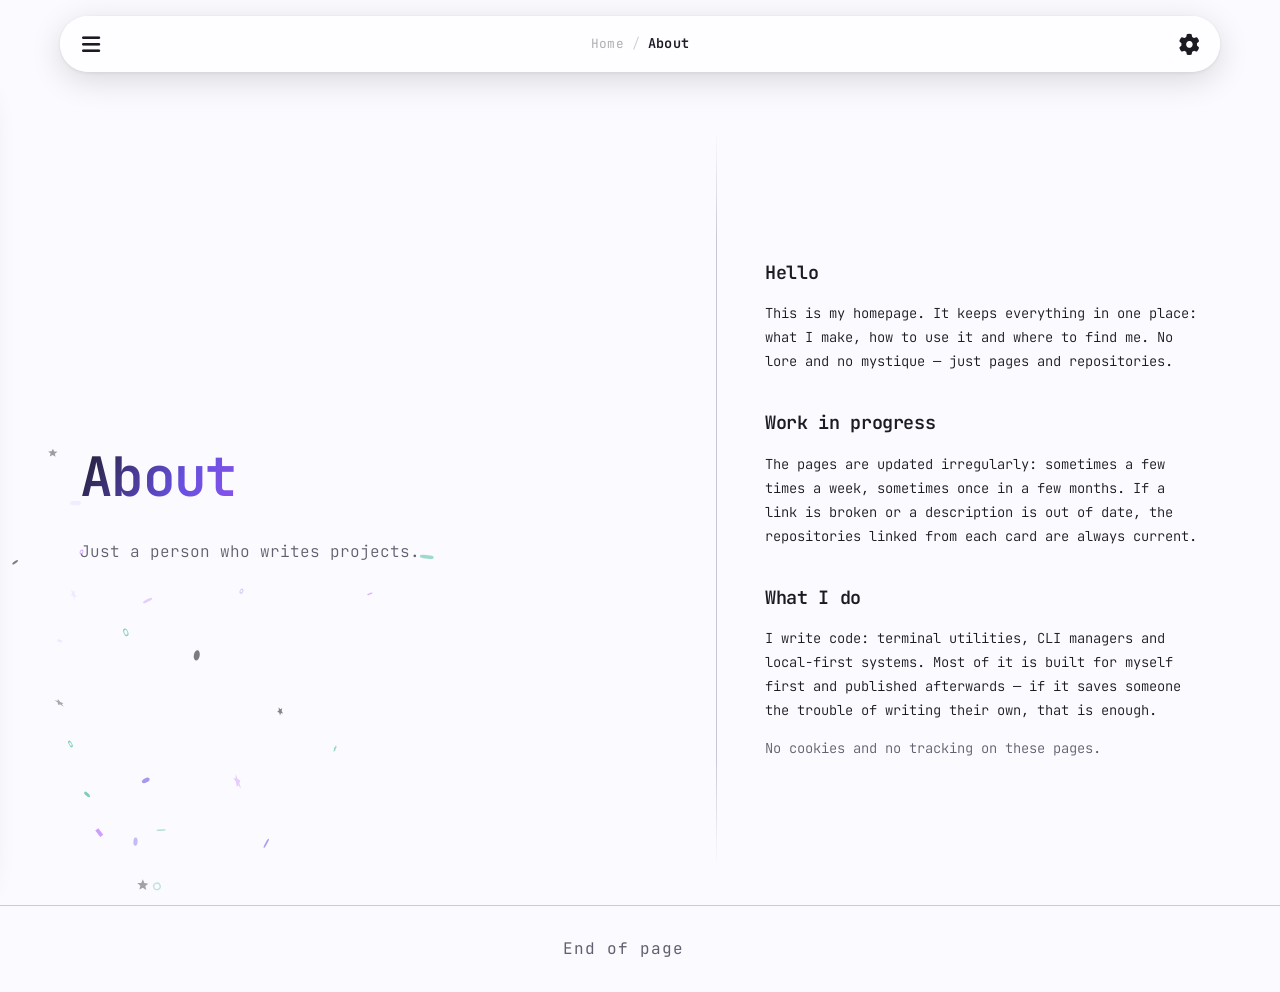
==== about.html @ da780aa5 "meow" ====
<!DOCTYPE html>
<html lang="en">
<head>
<meta charSet="utf-8"/>
<meta name="viewport" content="width=device-width, initial-scale=1"/>
<title>about · cho</title>
<meta name="description" content="the person behind these pages."/>
<link rel="icon" href="assets/favicon.svg" type="image/svg+xml"/>
<link rel="stylesheet" href="assets/jetbrains-mono.css?v=1789398069"/>
<link rel="stylesheet" href="assets/fontawesome-subset.css?v=1789398069"/>
<link rel="stylesheet" href="assets/style.css?v=1789398069"/>
<link rel="stylesheet" href="assets/docs.css?v=1789398069"/>
<link rel="stylesheet" href="assets/fx.css?v=1789398069"/>
</head>
<body>
<div class="SideNav-module__W2m5EW__overlay" id="sideOverlay" aria-hidden="true"></div>
<aside class="SideNav-module__W2m5EW__sideNav" id="sideNav">
<nav class="SideNav-module__W2m5EW__navList" id="sideNavList"></nav>
</aside>
<div class="TopBar-module__hfKmSa__topBar">
<div class="TopBar-module__hfKmSa__leftSlot">
<div class="TopBar-module__hfKmSa__settingsBtnWrap">
<button class="TopBar-module__hfKmSa__settingsBtn" id="navBtn" aria-label="Open navigation"><i class="fas fa-bars"></i></button>
<span class="TopBar-module__hfKmSa__tooltip TopBar-module__hfKmSa__tooltipRight" data-i18n="navigation">Navigation</span>
</div>
</div>
<nav class="TopBar-module__hfKmSa__breadcrumb" aria-label="breadcrumb">
<span class="TopBar-module__hfKmSa__breadcrumbItem TopBar-module__hfKmSa__breadcrumbItemHidden"><a class="TopBar-module__hfKmSa__breadcrumbPrev" href="index.html" data-i18n="navHomeLabel">Home</a></span><span class="TopBar-module__hfKmSa__breadcrumbItem"><span class="TopBar-module__hfKmSa__breadcrumbSep">/</span><span class="TopBar-module__hfKmSa__breadcrumbCurrent" data-i18n="aboutTitle">About</span></span>
</nav>
<div class="TopBar-module__hfKmSa__rightControls">
<div class="TopBar-module__hfKmSa__settingsBtnWrap">
<button class="TopBar-module__hfKmSa__settingsBtn" id="settingsBtn" aria-label="Settings"><i class="fas fa-cog"></i></button>
<span class="TopBar-module__hfKmSa__tooltip" id="settingsTooltip" data-i18n="preferences">Preferences</span>
</div>
<div class="TopBar-module__hfKmSa__popup" id="settingsPopup">
<div class="TopBar-module__hfKmSa__popupSection">
<div class="TopBar-module__hfKmSa__popupTitle" data-i18n="theme">Theme</div>
<div class="TopBar-module__hfKmSa__optionRow">
<button class="TopBar-module__hfKmSa__optionBtn js-theme-btn" data-theme="auto">Auto</button>
<button class="TopBar-module__hfKmSa__optionBtn js-theme-btn" data-theme="light" aria-label="Light"><i class="fas fa-sun"></i></button>
<button class="TopBar-module__hfKmSa__optionBtn js-theme-btn" data-theme="dark" aria-label="Dark"><i class="fas fa-moon"></i></button>
</div>
</div>
<div class="TopBar-module__hfKmSa__popupSection">
<div class="TopBar-module__hfKmSa__popupTitle" data-i18n="language">Language</div>
<div class="TopBar-module__hfKmSa__optionRow">
<button class="TopBar-module__hfKmSa__optionBtn js-lang-btn" data-lang="en">EN</button>
<button class="TopBar-module__hfKmSa__optionBtn js-lang-btn" data-lang="ru">RU</button>
</div>
</div>
<div class="TopBar-module__hfKmSa__popupSection">
<div class="TopBar-module__hfKmSa__popupTitle" data-i18n="effects">Effects</div>
<div class="TopBar-module__hfKmSa__optionRow">
<div class="TopBar-module__hfKmSa__settingsBtnWrap">
<button class="TopBar-module__hfKmSa__optionBtn" id="particlesBtn" type="button" aria-label="Click particles"><i class="fas fa-wand-magic-sparkles"></i></button>
<span class="TopBar-module__hfKmSa__tooltip" data-i18n="particles">Click particles</span>
</div>
</div>
</div>
</div>
</div>
</div>
<div class="page-module__E0kJGG__container"><main class="page-module__E0kJGG__main">
<div class="page-module__E0kJGG__introCol">
<h1 class="jelly-drop" data-i18n="aboutTitle">About</h1>
<p class="page-module__E0kJGG__tagline jelly-rise" data-i18n="aboutTagline"></p>
</div>
<div class="page-module__E0kJGG__heroDivider" aria-hidden="true"></div>
<div class="page-module__E0kJGG__prose jelly-rise">
<h2 data-i18n="aboutH1"></h2>
<p data-i18n="aboutP1"></p>
<h2 data-i18n="aboutH2"></h2>
<p data-i18n="aboutP2"></p>
<h2 data-i18n="aboutH3"></h2>
<p data-i18n="aboutP3"></p>
<p class="muted" data-i18n="aboutP4"></p>
</div>
</main>
<footer class="page-module__E0kJGG__footer">
<p id="animated-text"><span data-i18n="endOfPage">End of page</span><span aria-hidden="true" style="display:inline-flex"><span class="animated-dot" style="animation-delay:0s">.</span><span class="animated-dot" style="animation-delay:0.2s">.</span><span class="animated-dot" style="animation-delay:0.4s">.</span></span></p>
</footer>
</div>
<script src="data.js?v=1789398069"></script>
<script src="app.js?v=1789398069"></script>
<script src="assets/fx.js?v=1789398069"></script>
</body>
</html>
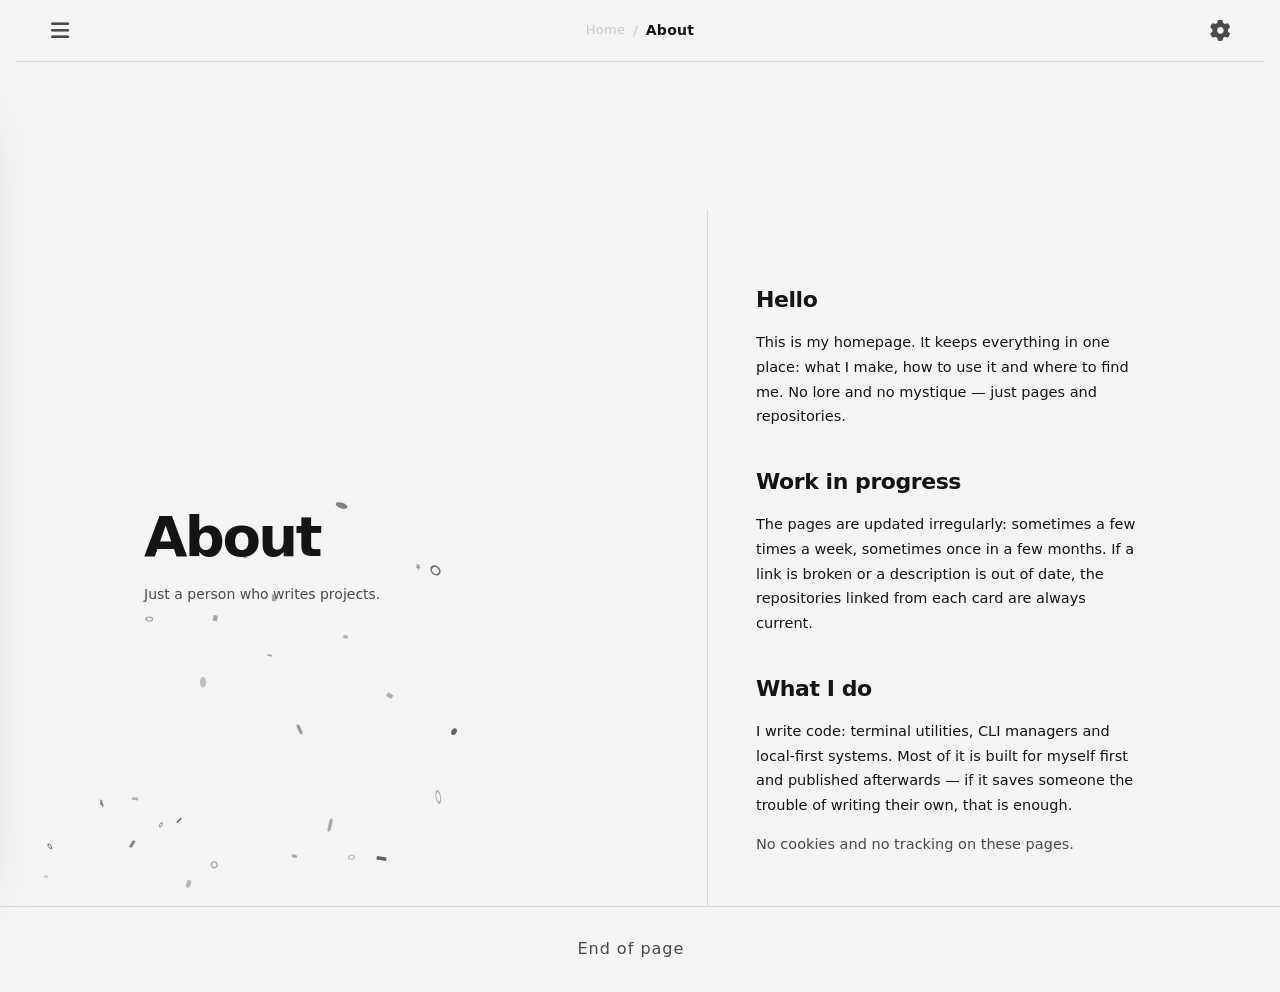
==== commit 8cda5bee: "site: rename to rawumi, editorial redesign, matrix background" ====
--- a/about.html
+++ b/about.html
@@ -3,14 +3,15 @@
 <head>
 <meta charSet="utf-8"/>
 <meta name="viewport" content="width=device-width, initial-scale=1"/>
-<title>about · cho</title>
+<title>about · rawumi</title>
 <meta name="description" content="the person behind these pages."/>
 <link rel="icon" href="assets/favicon.svg" type="image/svg+xml"/>
-<link rel="stylesheet" href="assets/jetbrains-mono.css?v=1789398069"/>
-<link rel="stylesheet" href="assets/fontawesome-subset.css?v=1789398069"/>
-<link rel="stylesheet" href="assets/style.css?v=1789398069"/>
-<link rel="stylesheet" href="assets/docs.css?v=1789398069"/>
-<link rel="stylesheet" href="assets/fx.css?v=1789398069"/>
+<link rel="stylesheet" href="assets/jetbrains-mono.css?v=1795276803"/>
+<link rel="stylesheet" href="assets/fontawesome-subset.css?v=1795276803"/>
+<link rel="stylesheet" href="assets/style.css?v=1795276803"/>
+<link rel="stylesheet" href="assets/docs.css?v=1795276803"/>
+<link rel="stylesheet" href="assets/fx.css?v=1795276803"/>
+<link rel="stylesheet" href="assets/m3.css?v=1795276803"/>
 </head>
 <body>
 <div class="SideNav-module__W2m5EW__overlay" id="sideOverlay" aria-hidden="true"></div>
@@ -80,8 +81,8 @@
 <p id="animated-text"><span data-i18n="endOfPage">End of page</span><span aria-hidden="true" style="display:inline-flex"><span class="animated-dot" style="animation-delay:0s">.</span><span class="animated-dot" style="animation-delay:0.2s">.</span><span class="animated-dot" style="animation-delay:0.4s">.</span></span></p>
 </footer>
 </div>
-<script src="data.js?v=1789398069"></script>
-<script src="app.js?v=1789398069"></script>
-<script src="assets/fx.js?v=1789398069"></script>
+<script src="data.js?v=1795276803"></script>
+<script src="app.js?v=1795276803"></script>
+<script src="assets/fx.js?v=1795276803"></script>
 </body>
 </html>
--- a/assets/fx.css
+++ b/assets/fx.css
@@ -12,105 +12,186 @@
 :root {
   --ease-jelly: cubic-bezier(.3, 1.36, .5, 1);
   --ease-jelly-soft: cubic-bezier(.25, 1.25, .45, 1);
-  --dur-jelly: .6s;
-}
-
+  --dur-jelly: .7s;
+  /* spring easings for transitions (fallback: overshoot beziers) */
+  --ease-spring: cubic-bezier(.34, 1.56, .5, 1);
+  --ease-spring-bouncy: cubic-bezier(.3, 1.7, .45, 1);
+  --ease-spring-soft: cubic-bezier(.3, 1.3, .5, 1);
+}
+
+/* real damped-spring physics where linear() easing is supported
+   (Chrome/Edge 113+, Firefox 112+, Safari 17.2+); ~9% / ~15% / ~4% overshoot */
+@supports (transition-timing-function: linear(0, 1)) {
+  :root {
+    --ease-spring: linear(0, 0.0875 3.33%, 0.2841 6.67%, 0.5119 10%, 0.7211 13.33%, 0.8862 16.67%, 0.9994 20%, 1.0646 23.33%, 1.0918 26.67%, 1.0927 30%, 1.0784 33.33%, 1.0576 36.67%, 1.0364 40%, 1.0184 43.33%, 1.0051 46.67%, 0.9966 50%, 0.9923 53.33%, 0.991 56.67%, 0.9917 60%, 0.9935 63.33%, 0.9955 66.67%, 0.9974 70%, 0.9989 73.33%, 1 76.67%, 1.0006 80%, 1.0008 83.33%, 1.0008 86.67%, 1.0007 90%, 1.0005 93.33%, 1.0003 96.67%, 1);
+    --ease-spring-bouncy: linear(0, 0.1209 3.33%, 0.3837 6.67%, 0.669 10%, 0.9041 13.33%, 1.0587 16.67%, 1.1335 20%, 1.1464 23.33%, 1.1215 26.67%, 1.0804 30%, 1.0394 33.33%, 1.0074 36.67%, 0.9876 40%, 0.9791 43.33%, 0.9789 46.67%, 0.9834 50%, 0.9897 53.33%, 0.9955 56.67%, 0.9998 60%, 1.0023 63.33%, 1.0032 66.67%, 1.003 70%, 1.0022 73.33%, 1.0013 76.67%, 1.0005 80%, 0.9999 83.33%, 0.9996 86.67%, 0.9995 90%, 0.9996 93.33%, 0.9997 96.67%, 1);
+    --ease-spring-soft: linear(0, 0.0881 4.17%, 0.2771 8.33%, 0.4874 12.5%, 0.6753 16.67%, 0.822 20.83%, 0.9246 25%, 0.9886 29.17%, 1.0228 33.33%, 1.0366 37.5%, 1.0378 41.67%, 1.0324 45.83%, 1.0246 50%, 1.0167 54.17%, 1.0101 58.33%, 1.0051 62.5%, 1.0018 66.67%, 0.9998 70.83%, 0.9988 75%, 0.9985 79.17%, 0.9986 83.33%, 0.9989 87.5%, 0.9992 91.67%, 0.9995 95.83%, 1);
+  }
+}
+
+/* ---- click press: damped squash & stretch (volume-preserving) ---- */
 .jelly-press {
-  animation: jellyPress var(--dur-jelly) var(--ease-jelly) both;
+  animation: jellyPress var(--dur-jelly) ease-in-out both;
 }
 @keyframes jellyPress {
   0%   { transform: scale(1, 1); }
-  30%  { transform: scale(.975, 1.02); }
-  62%  { transform: scale(1.012, .99); }
+  16%  { transform: scale(.965, 1.035); }
+  34%  { transform: scale(1.022, .978); }
+  52%  { transform: scale(.993, 1.007); }
+  70%  { transform: scale(1.004, .996); }
+  86%  { transform: scale(.999, 1.001); }
   100% { transform: scale(1, 1); }
 }
 
-.jelly-wobble { animation: jellyWobble .6s var(--ease-jelly) both; }
+/* ---- horizontal wobble: decaying spring oscillation ---- */
+.jelly-wobble { animation: jellyWobble .78s ease-in-out both; }
 @keyframes jellyWobble {
-  0%   { transform: translateX(-5px); }
-  55%  { transform: translateX(2px); }
+  0%   { transform: translateX(-7px); }
+  18%  { transform: translateX(4.5px); }
+  36%  { transform: translateX(-2.8px); }
+  54%  { transform: translateX(1.6px); }
+  71%  { transform: translateX(-.9px); }
+  86%  { transform: translateX(.4px); }
   100% { transform: translateX(0); }
 }
 
-.jelly-pop { animation: jellyPop .45s var(--ease-jelly) both; }
+/* ---- pop-in with overshoot + counter-squash ---- */
+.jelly-pop { animation: jellyPop .55s ease-in-out both; }
 @keyframes jellyPop {
-  0%   { transform: scale(.9); opacity: 0; }
-  65%  { transform: scale(1.03); opacity: 1; }
-  100% { transform: scale(1); opacity: 1; }
-}
-
-.jelly-drop { animation: jellyDrop .9s var(--ease-jelly-soft) both; }
+  0%   { transform: scale(.88); opacity: 0; }
+  30%  { opacity: 1; }
+  46%  { transform: scale(1.045, .962); }
+  68%  { transform: scale(.988, 1.01); }
+  85%  { transform: scale(1.006, .995); }
+  100% { transform: scale(1, 1); opacity: 1; }
+}
+
+/* ---- hero drop: gravity fall, landing squash, bounce settle ---- */
+.jelly-drop { animation: jellyDrop 1s both; }
 @keyframes jellyDrop {
-  0%   { transform: translateY(-12px); opacity: 0; }
-  60%  { transform: translateY(2px); opacity: 1; }
-  100% { transform: translateY(0); opacity: 1; }
+  0%   { transform: translateY(-16px) scale(1.015, .97); opacity: 0; animation-timing-function: cubic-bezier(.5, 0, .78, .35); }
+  34%  { opacity: 1; }
+  50%  { transform: translateY(3px) scale(.985, 1.025); opacity: 1; animation-timing-function: ease-in-out; }
+  68%  { transform: translateY(-2.4px) scale(1.008, .992); animation-timing-function: ease-in-out; }
+  83%  { transform: translateY(.7px) scale(.998, 1.004); animation-timing-function: ease-in-out; }
+  100% { transform: translateY(0) scale(1, 1); opacity: 1; }
+}
+
+/* ---- scroll reveal: rise with deceleration + soft overshoot ---- */
+.jelly-rise { animation: jellyRise .8s both; }
+@keyframes jellyRise {
+  0%   { opacity: 0; transform: translateY(14px) scale(.997, 1.008); animation-timing-function: cubic-bezier(.18, .72, .28, 1); }
+  48%  { opacity: 1; transform: translateY(-3px) scale(1.003, .996); animation-timing-function: ease-in-out; }
+  70%  { transform: translateY(1.3px) scale(.999, 1.002); animation-timing-function: ease-in-out; }
+  86%  { transform: translateY(-.5px); animation-timing-function: ease-in-out; }
+  100% { opacity: 1; transform: translateY(0) scale(1, 1); }
 }
 
 @media (hover: hover) and (pointer: fine) {
   .GithubCard-module__CP3e5W__card:hover,
   .TelegramCard-module__SQS1Ya__card:hover,
   .ProjectsSection-module__2qoIza__card:hover {
-    transition: transform .5s var(--ease-jelly), border-color var(--dur-fast) var(--ease-effects), box-shadow .5s var(--ease-jelly);
-    transform: translateY(-4px) scale(1.01);
+    transition: transform .55s var(--ease-spring-bouncy), border-color var(--dur-fast) var(--ease-effects), box-shadow .55s var(--ease-spring);
+    transform: translateY(-5px) scale(1.012);
   }
   .ProjectsSection-module__2qoIza__stack .ProjectsSection-module__2qoIza__card:nth-child(2):hover,
   .ProjectsSection-module__2qoIza__gridExpanded .ProjectsSection-module__2qoIza__card:nth-child(even):hover {
-    transform: translateY(-4px) scale(1.01);
+    transform: translateY(-5px) scale(1.012);
   }
   .page-module__bkK2cG__button:hover {
-    transition: transform .5s var(--ease-jelly), background-color var(--dur-fast) var(--ease-effects), box-shadow .5s var(--ease-jelly);
+    transition: transform .55s var(--ease-spring-bouncy), background-color var(--dur-fast) var(--ease-effects), box-shadow .55s var(--ease-spring);
     transform: translateY(-3px) scale(1.02);
   }
   .TopBar-module__hfKmSa__settingsBtn:hover,
   .ProjectsSection-module__2qoIza__sortTrigger:hover {
-    transition: transform .45s var(--ease-jelly), background-color var(--dur-fast) var(--ease-effects), border-color var(--dur-fast) var(--ease-effects), color var(--dur-fast) var(--ease-effects);
-  }
-}
-
+    transition: transform .5s var(--ease-spring-bouncy), background-color var(--dur-fast) var(--ease-effects), border-color var(--dur-fast) var(--ease-effects), color var(--dur-fast) var(--ease-effects);
+  }
+}
+
+/* ---- project cards: spring enter (staggered), blur-free leave ---- */
 .ProjectsSection-module__2qoIza__gridEntering .ProjectsSection-module__2qoIza__card {
-  animation: jellyCardEnter .62s var(--ease-jelly) backwards;
+  animation: jellyCardEnter .72s backwards;
   animation-delay: calc(var(--card-index, 0) * 65ms);
 }
 @keyframes jellyCardEnter {
-  0%   { opacity: 0; transform: translateY(14px) scale(.985); }
-  65%  { opacity: 1; transform: translateY(-2px) scale(1.006); }
-  100% { opacity: 1; transform: translateY(0) scale(1); }
-}
-
+  0%   { opacity: 0; transform: translateY(16px) scale(.98); animation-timing-function: cubic-bezier(.16, .84, .3, 1); }
+  42%  { opacity: 1; }
+  56%  { transform: translateY(-3px) scale(1.01, .996); animation-timing-function: ease-in-out; }
+  76%  { transform: translateY(1.2px) scale(.997, 1.003); animation-timing-function: ease-in-out; }
+  90%  { transform: translateY(-.4px) scale(1.001, .999); animation-timing-function: ease-in-out; }
+  100% { opacity: 1; transform: translateY(0) scale(1, 1); }
+}
+
+.ProjectsSection-module__2qoIza__gridLeaving .ProjectsSection-module__2qoIza__card {
+  animation: jellyCardLeave .26s var(--ease-effects) forwards;
+  animation-delay: calc(var(--card-index, 0) * 40ms);
+  filter: none;
+  pointer-events: none;
+}
+@keyframes jellyCardLeave {
+  0%   { opacity: 1; transform: translateY(0) scale(1); }
+  100% { opacity: 0; transform: translateY(-8px) scale(.97); }
+}
+
+/* ---- side nav: spring slide, compositor-boosted ---- */
 .SideNav-module__W2m5EW__sideNav {
-  transition: transform .6s var(--ease-jelly);
-}
-
+  transition: transform .7s var(--ease-spring);
+  will-change: transform;
+}
+.SideNav-module__W2m5EW__chevron {
+  transition: transform .55s var(--ease-spring-soft), color var(--dur-fast) var(--ease-effects);
+}
+
+/* ---- popups / menus / tooltips: spring transforms ---- */
+.TopBar-module__hfKmSa__popup {
+  transition: opacity .4s var(--ease-effects), transform .6s var(--ease-spring), background var(--dur-default) var(--ease-effects);
+  will-change: transform;
+}
 .TopBar-module__hfKmSa__popup.TopBar-module__hfKmSa__open .TopBar-module__hfKmSa__popupSection {
-  animation: jellyPop .4s var(--ease-jelly) both;
+  animation: jellyPop .5s ease-in-out both;
 }
 .TopBar-module__hfKmSa__popup.TopBar-module__hfKmSa__open .TopBar-module__hfKmSa__popupSection:nth-child(2) {
   animation-delay: .06s;
 }
+.TopBar-module__hfKmSa__popup.TopBar-module__hfKmSa__open .TopBar-module__hfKmSa__popupSection:nth-child(3) {
+  animation-delay: .12s;
+}
+
+.ProjectsSection-module__2qoIza__sortMenu {
+  transition: opacity .35s var(--ease-effects), transform .55s var(--ease-spring);
+}
+.ProjectsSection-module__2qoIza__sortChevron {
+  transition: transform .55s var(--ease-spring-soft), opacity var(--dur-fast) var(--ease-effects);
+}
+.TopBar-module__hfKmSa__tooltip {
+  transition: opacity var(--dur-fast) var(--ease-effects), transform .5s var(--ease-spring-soft);
+}
 
 .TopBar-module__hfKmSa__optionBtn.TopBar-module__hfKmSa__active {
-  animation: jellyPick .5s var(--ease-jelly) both;
+  animation: jellyPick .55s ease-in-out both;
 }
 @keyframes jellyPick {
-  0%   { transform: scale(.94); }
-  60%  { transform: scale(1.05); }
-  100% { transform: scale(1); }
-}
-
-.jelly-rise { animation: jellyRise .7s var(--ease-jelly-soft) both; }
-@keyframes jellyRise {
-  0%   { opacity: 0; transform: translateY(10px); }
-  70%  { opacity: 1; transform: translateY(-1px); }
-  100% { opacity: 1; transform: translateY(0); }
+  0%   { transform: scale(.92); }
+  40%  { transform: scale(1.06, .955); }
+  64%  { transform: scale(.985, 1.012); }
+  84%  { transform: scale(1.008, .996); }
+  100% { transform: scale(1, 1); }
 }
 
 @media (prefers-reduced-motion: reduce) {
   .jelly-press, .jelly-wobble, .jelly-pop, .jelly-drop, .jelly-rise,
   .ProjectsSection-module__2qoIza__gridEntering .ProjectsSection-module__2qoIza__card,
-  .TopBar-module__hfKmSa__optionBtn.TopBar-module__hfKmSa__active {
+  .ProjectsSection-module__2qoIza__gridLeaving .ProjectsSection-module__2qoIza__card,
+  .TopBar-module__hfKmSa__optionBtn.TopBar-module__hfKmSa__active,
+  .TopBar-module__hfKmSa__popup.TopBar-module__hfKmSa__open .TopBar-module__hfKmSa__popupSection {
     animation: none !important;
   }
-  .SideNav-module__W2m5EW__sideNav { transition: transform var(--dur-slow) var(--ease-effects); }
+  .SideNav-module__W2m5EW__sideNav {
+    transition: transform var(--dur-slow) var(--ease-effects);
+    will-change: auto;
+  }
+  .TopBar-module__hfKmSa__popup,
+  .ProjectsSection-module__2qoIza__sortMenu { will-change: auto; }
 }
 
 .page-module__iRtBbG__mdTable {
@@ -150,7 +231,7 @@
   color: var(--text-muted);
   flex: 1;
   min-width: 0;
-  margin: 0 12px;
+  margin: 0 0 0 12px;
   font-size: .7rem;
   font-weight: 400;
   white-space: nowrap;
--- a/assets/m3.css
+++ b/assets/m3.css
@@ -0,0 +1,533 @@
+/* rawumi — editorial minimal. No card walls: typography, rules, lists.
+   Monochrome, DM-sans-like grotesque, mono for numbers and labels. */
+
+:root {
+  color-scheme: light;
+  --bg: #f4f4f4;
+  --low: #ececec;
+  --high: #e0e0e0;
+  --ink: #141414;
+  --ink-variant: #4a4a4a;
+  --ink-muted: #7a7a7a;
+  --line: #d9d9d9;
+  --primary: #111111;
+  --on-primary: #ffffff;
+  --radius-in: 22px;
+  --gap: 10px;
+  --spring: cubic-bezier(.2, 1.05, .3, 1);
+  --ease: cubic-bezier(.2, 0, 0, 1);
+  --header-h: 62px;
+  --font-sans: "DM Sans", "Segoe UI Variable Display", "Segoe UI", system-ui, -apple-system, Arial, sans-serif;
+  --font-mono: "DM Mono", "JetBrains Mono", ui-monospace, monospace;
+}
+
+[data-theme=dark] {
+  color-scheme: dark;
+  --bg: #0f0f0f;
+  --low: #191919;
+  --high: #242424;
+  --ink: #f2f2f2;
+  --ink-variant: #b8b8b8;
+  --ink-muted: #8a8a8a;
+  --line: #262626;
+  --primary: #f5f5f5;
+  --on-primary: #111111;
+}
+
+@media (prefers-color-scheme: dark) {
+  :root:not([data-theme=light]) {
+    color-scheme: dark;
+    --bg: #0f0f0f;
+    --low: #191919;
+    --high: #242424;
+    --ink: #f2f2f2;
+    --ink-variant: #b8b8b8;
+    --ink-muted: #8a8a8a;
+    --line: #262626;
+    --primary: #f5f5f5;
+    --on-primary: #111111;
+  }
+}
+
+
+/* aliases so the legacy inner-page sheets inherit the monochrome palette */
+:root {
+  --text-color: var(--ink);
+  --text-muted: var(--ink-variant);
+  --bg-color: var(--bg);
+  --surface: var(--low);
+  --surface-container: var(--low);
+  --surface-container-high: var(--high);
+  --outline: var(--line);
+  --outline-variant: var(--line);
+  --primary-container: var(--low);
+  --primary-on: var(--on-primary);
+  --secondary: var(--ink-variant);
+  --secondary-container: var(--high);
+  --tertiary: var(--ink-muted);
+  --tertiary-container: var(--high);
+  --border-color: var(--line);
+  --hover-bg: var(--low);
+  --glass-bg: var(--bg);
+  --glass-border: var(--line);
+  --popup-bg: var(--low);
+  --popup-border: var(--line);
+  --popup-hover: var(--high);
+  --btn-bg: var(--low);
+  --btn-hover: var(--high);
+  --nav-bg: var(--bg);
+  --nav-border: var(--line);
+  --role-color: var(--ink-muted);
+}
+
+* { box-sizing: border-box; }
+
+html { scroll-behavior: smooth; scroll-padding-top: calc(var(--header-h) + 16px); }
+
+body {
+  margin: 0;
+  background: var(--bg);
+  color: var(--ink);
+  font-family: var(--font-sans);
+  font-size: 16px;
+  line-height: 1.55;
+  -webkit-font-smoothing: antialiased;
+  transition: background-color .3s var(--ease), color .3s var(--ease);
+}
+
+@media (max-width: 760px) { body { padding-bottom: 74px; } }
+
+a { color: inherit; text-decoration: none; }
+::selection { background: var(--primary); color: var(--on-primary); }
+:focus-visible { outline: 2px solid var(--primary); outline-offset: 3px; border-radius: 6px; }
+
+.mono { font-family: var(--font-mono); }
+
+.wrap { max-width: 1040px; margin: 0 auto; padding: 0 24px; }
+
+/* ── top nav ─────────────────────────────────────────────────── */
+.site-head {
+  position: fixed;
+  inset: 0 0 auto;
+  z-index: 500;
+  height: var(--header-h);
+  background: color-mix(in srgb, var(--bg) 92%, transparent);
+  backdrop-filter: blur(14px);
+  border-bottom: 1px solid var(--line);
+}
+
+.head-inner { height: 100%; display: flex; align-items: center; gap: 22px; }
+
+.brand { font-size: 18px; font-weight: 600; letter-spacing: -.02em; }
+
+.head-links { display: flex; gap: 2px; margin-left: auto; }
+
+.head-links a {
+  height: 36px;
+  padding: 0 12px;
+  display: inline-flex;
+  align-items: center;
+  border-radius: 12px;
+  color: var(--ink-variant);
+  font-size: 13.5px;
+  font-weight: 500;
+  transition: background-color .18s var(--ease), color .18s var(--ease);
+}
+
+.head-links a:hover { background: var(--low); color: var(--ink); }
+.head-links a.is-active { color: var(--ink); text-decoration: underline; text-underline-offset: 5px; text-decoration-thickness: 1px; }
+
+.head-actions { display: flex; align-items: center; gap: 6px; }
+.head-links + .head-actions { margin-left: 8px; }
+
+.icon-btn {
+  width: 36px;
+  height: 36px;
+  display: grid;
+  place-items: center;
+  border: 0;
+  border-radius: 12px;
+  background: transparent;
+  color: var(--ink-variant);
+  font-size: 14px;
+  cursor: pointer;
+  transition: background-color .18s var(--ease), color .18s var(--ease);
+}
+
+.icon-btn .mono { font-size: 11px; letter-spacing: .02em; }
+.icon-btn:hover { background: var(--low); color: var(--ink); }
+.icon-btn[aria-pressed=true] { color: var(--ink); background: var(--low); }
+
+.lang { display: inline-flex; gap: 2px; margin-left: 2px; }
+
+.lang button {
+  border: 0;
+  background: none;
+  color: var(--ink-muted);
+  font: inherit;
+  font-size: 11.5px;
+  font-weight: 600;
+  letter-spacing: .03em;
+  padding: 6px 5px;
+  border-radius: 8px;
+  cursor: pointer;
+}
+
+.lang button[aria-pressed=true] { color: var(--ink); background: var(--low); }
+
+/* ── buttons ─────────────────────────────────────────────────── */
+.btn {
+  display: inline-flex;
+  align-items: center;
+  gap: 9px;
+  height: 42px;
+  padding: 0 18px;
+  border: 0;
+  border-radius: var(--radius-in);
+  font: inherit;
+  font-size: 14px;
+  font-weight: 500;
+  cursor: pointer;
+  transition: border-radius .3s var(--spring), background-color .18s var(--ease), transform .2s var(--spring);
+}
+
+.btn--tonal { background: var(--low); color: var(--ink); }
+.btn--tonal:hover { background: var(--high); }
+.btn:active { transform: scale(.98); }
+
+/* ── hero ────────────────────────────────────────────────────── */
+.hero { padding: calc(var(--header-h) + 84px) 0 8px; }
+
+.hero-title {
+  margin: 0;
+  font-size: clamp(56px, 9vw, 104px);
+  font-weight: 600;
+  letter-spacing: -.05em;
+  line-height: .94;
+  animation: heroIn .8s var(--spring) both;
+}
+
+@keyframes heroIn {
+  from { opacity: 0; transform: translateY(18px); filter: blur(4px); }
+  to { opacity: 1; transform: none; filter: none; }
+}
+
+.hero-lead {
+  margin: 26px 0 0;
+  max-width: 58ch;
+  font-size: 14px;
+  line-height: 1.62;
+  color: var(--ink-variant);
+}
+
+.hero-meta {
+  margin: 14px 0 0;
+  font-size: 12px;
+  color: var(--ink-muted);
+  letter-spacing: .01em;
+}
+
+/* ── sections ────────────────────────────────────────────────── */
+.sec { margin-top: 72px; }
+
+.sec-title {
+  display: flex;
+  align-items: baseline;
+  gap: 14px;
+  margin: 0 0 14px;
+  font-size: 22px;
+  font-weight: 600;
+  letter-spacing: -.02em;
+}
+
+.idx { font-size: 11.5px; color: var(--ink-muted); letter-spacing: .04em; }
+
+/* ── rows ────────────────────────────────────────────────────── */
+.rows { list-style: none; margin: 0; padding: 0; border-top: 1px solid var(--line); }
+
+.row { border-bottom: 1px solid var(--line); }
+
+.row a {
+  display: grid;
+  grid-template-columns: minmax(120px, 210px) minmax(0, 1fr) auto 14px;
+  align-items: baseline;
+  gap: 18px;
+  padding: 13px 6px;
+  color: inherit;
+  transition: background-color .15s var(--ease), padding .25s var(--spring);
+}
+
+.row a:hover { background: var(--low); padding-left: 12px; padding-right: 12px; }
+
+.row-t { font-size: 15px; font-weight: 600; letter-spacing: -.01em; }
+
+.row-d {
+  color: var(--ink-variant);
+  font-size: 13.5px;
+  overflow: hidden;
+  text-overflow: ellipsis;
+  white-space: nowrap;
+}
+
+.row-m { color: var(--ink-muted); font-size: 11.5px; white-space: nowrap; }
+
+.row-go { color: var(--ink-muted); font-size: 10px; opacity: 0; transition: opacity .15s var(--ease), transform .2s var(--spring); }
+.row a:hover .row-go { opacity: 1; transform: translateX(2px); }
+
+.more { margin-top: 16px; }
+
+/* ── footer ──────────────────────────────────────────────────── */
+.foot { margin-top: 96px; border-top: 1px solid var(--line); }
+
+.foot-inner {
+  display: flex;
+  align-items: center;
+  justify-content: space-between;
+  gap: 12px;
+  padding-top: 20px;
+  padding-bottom: 24px;
+  color: var(--ink-muted);
+  font-size: 12px;
+}
+
+.foot-up:hover { color: var(--ink); }
+
+/* ── mobile dock ─────────────────────────────────────────────── */
+.dock { display: none; }
+
+@media (max-width: 760px) {
+  .head-links { display: none; }
+  .hero { padding: calc(var(--header-h) + 44px) 0 4px; }
+  .hero-lead { font-size: 13.5px; margin-top: 18px; }
+  .sec { margin-top: 52px; }
+  .row a {
+    grid-template-columns: minmax(0, 1fr) auto;
+    gap: 3px 12px;
+    padding: 12px 4px;
+    align-items: center;
+  }
+  .row-t { grid-column: 1; grid-row: 1; }
+  .row-m { grid-column: 2; grid-row: 1; }
+  .row-d { grid-column: 1 / -1; grid-row: 2; white-space: normal; font-size: 13px; }
+  .row-go { display: none; }
+  .foot { margin-top: 64px; padding-bottom: 74px; }
+
+  .dock {
+    position: fixed;
+    left: 0;
+    right: 0;
+    bottom: 0;
+    z-index: 600;
+    display: flex;
+    padding: 7px 8px calc(7px + env(safe-area-inset-bottom, 0px));
+    background: color-mix(in srgb, var(--bg) 94%, transparent);
+    backdrop-filter: blur(14px);
+    border-top: 1px solid var(--line);
+  }
+
+  .dock a {
+    flex: 1;
+    display: flex;
+    flex-direction: column;
+    align-items: center;
+    gap: 3px;
+    padding: 4px 0;
+    color: var(--ink-muted);
+    font-size: 10.5px;
+    font-weight: 500;
+  }
+
+  .dock a i { font-size: 15px; }
+  .dock a.is-current { color: var(--ink); }
+}
+
+@media (prefers-reduced-motion: reduce) {
+  * { transition-duration: 1ms !important; animation-duration: 1ms !important; }
+  html { scroll-behavior: auto; }
+}
+
+/* ── motion ──────────────────────────────────────────────────── */
+.reveal { opacity: 0; transform: translateY(14px); }
+.reveal.in { opacity: 1; transform: none; transition: opacity .5s var(--ease), transform .7s var(--spring); }
+
+.ripple-host { position: relative; overflow: hidden; }
+
+.m3-ripple {
+  position: absolute;
+  border-radius: 50%;
+  background: currentColor;
+  opacity: .16;
+  transform: scale(0);
+  pointer-events: none;
+  animation: m3Ripple .5s cubic-bezier(.2, 0, 0, 1) forwards;
+}
+
+@keyframes m3Ripple { to { transform: scale(1); opacity: 0; } }
+
+.row.is-pressed { background: var(--low); }
+
+@media (prefers-reduced-motion: reduce) {
+  .hero-title { animation: none; }
+  .reveal { opacity: 1; transform: none; }
+  .m3-ripple { display: none; }
+}
+
+/* ── matrix background ───────────────────────────────────────── */
+.rain {
+  position: fixed;
+  inset: 0;
+  z-index: 0;
+  width: 100%;
+  height: 100%;
+  pointer-events: none;
+  opacity: .1;
+  mask-image: linear-gradient(to bottom, transparent, #000 8%, #000 92%, transparent);
+  -webkit-mask-image: linear-gradient(to bottom, transparent, #000 8%, #000 92%, transparent);
+}
+
+.rain[hidden] { display: none; }
+
+[data-theme=dark] .rain { opacity: .12; }
+
+@media (prefers-color-scheme: dark) {
+  :root:not([data-theme=light]) .rain { opacity: .12; }
+}
+
+main, .foot { position: relative; z-index: 1; }
+
+/* ── legacy shell (inner pages) ──────────────────────────────── */
+.TopBar-module__hfKmSa__topBar {
+  position: fixed;
+  top: 0;
+  height: var(--header-h);
+  max-width: none;
+  margin: 0;
+  padding: 0 24px;
+  border: 0;
+  border-bottom: 1px solid var(--line);
+  border-radius: 0;
+  background: color-mix(in srgb, var(--bg) 92%, transparent);
+  backdrop-filter: blur(14px);
+  box-shadow: none;
+}
+
+.TopBar-module__hfKmSa__settingsBtn { border-radius: 12px; color: var(--ink-variant); }
+.TopBar-module__hfKmSa__settingsBtn:hover { background: var(--low); color: var(--ink); }
+.TopBar-module__hfKmSa__breadcrumbCurrent { font-weight: 600; font-size: 14px; }
+.TopBar-module__hfKmSa__breadcrumbPrev { color: var(--ink-muted); font-size: 13px; }
+.TopBar-module__hfKmSa__popup {
+  border-radius: var(--radius-in);
+  background: var(--low);
+  border: 1px solid var(--line);
+  box-shadow: 0 24px 48px -24px #00000066;
+  backdrop-filter: none;
+}
+.TopBar-module__hfKmSa__optionBtn { border-color: var(--line); border-radius: 12px; }
+.TopBar-module__hfKmSa__optionBtn.TopBar-module__hfKmSa__active { background: var(--primary); color: var(--on-primary); border-color: var(--primary); }
+.TopBar-module__hfKmSa__tooltip { border-radius: 10px; background: var(--high); border: 0; backdrop-filter: none; }
+
+.SideNav-module__W2m5EW__sideNav {
+  top: calc(var(--header-h) + 12px);
+  border-radius: var(--radius-in);
+  background: var(--low);
+  border: 1px solid var(--line);
+  box-shadow: 0 30px 60px -30px #00000080;
+  backdrop-filter: none;
+}
+.SideNav-module__W2m5EW__navItem { border-radius: 12px; font-weight: 500; }
+.SideNav-module__W2m5EW__navItemActive { background: var(--high); color: var(--ink); }
+.SideNav-module__W2m5EW__navSubItem { border-radius: 10px; color: var(--ink-variant); }
+.SideNav-module__W2m5EW__navSubItemActive { color: var(--ink); font-weight: 500; }
+.SideNav-module__W2m5EW__navSubItemActive::before { background: var(--ink); }
+
+.page-module__E0kJGG__container { max-width: 1040px; padding-top: var(--header-h); }
+.page-module__E0kJGG__main { padding: 56px 24px 0; }
+.page-module__E0kJGG__main h1 {
+  background: none;
+  -webkit-text-fill-color: currentColor;
+  color: var(--ink);
+  font-size: clamp(36px, 6vw, 56px);
+  font-weight: 600;
+  letter-spacing: -.045em;
+  line-height: 1;
+  animation: none;
+}
+.page-module__E0kJGG__tagline { color: var(--ink-variant); font-weight: 400; font-size: 14px; }
+.page-module__E0kJGG__heroDivider { background: var(--line); }
+.page-module__E0kJGG__prose { color: var(--ink); font-size: 14.5px; font-weight: 400; line-height: 1.7; }
+.page-module__E0kJGG__prose a { color: var(--ink); text-decoration: underline; text-underline-offset: 3px; text-decoration-color: var(--ink-muted); }
+.page-module__E0kJGG__prose h2 { font-size: 22px; font-weight: 600; letter-spacing: -.02em; }
+.page-module__E0kJGG__listCard { background: none; border: 0; border-top: 1px solid var(--line); border-radius: 0; }
+.page-module__E0kJGG__listRow { border-radius: 0; border-bottom: 1px solid var(--line); padding-left: 4px; padding-right: 4px; }
+.page-module__E0kJGG__listRow:hover { background: var(--low); }
+.page-module__E0kJGG__listName { font-weight: 600; font-size: 15px; }
+.page-module__E0kJGG__listValue { font-family: var(--font-mono); font-size: 11.5px; color: var(--ink-muted); }
+.page-module__E0kJGG__backLink, .page-module__E0kJGG__moreSocials { color: var(--ink); font-weight: 500; font-size: 13px; }
+.page-module__E0kJGG__footer { border-top-color: var(--line); color: var(--ink-muted); }
+.page-module__E0kJGG__note { color: var(--ink-muted); }
+.page-module__E0kJGG__listRow i { color: var(--ink-muted); }
+
+.GithubCard-module__CP3e5W__card,
+.TelegramCard-module__SQS1Ya__card,
+.ProjectsSection-module__2qoIza__card { background: var(--low); border: 0; border-radius: var(--radius-in); }
+
+/* aliases v2 — same specificity as the legacy sheets, later in the cascade */
+[data-theme=dark] {
+  --text-color: var(--ink);
+  --text-muted: var(--ink-variant);
+  --bg-color: var(--bg);
+  --surface: var(--low);
+  --surface-container: var(--low);
+  --surface-container-high: var(--high);
+  --outline: var(--line);
+  --outline-variant: var(--line);
+  --primary-container: var(--low);
+  --primary-on: var(--on-primary);
+  --secondary: var(--ink-variant);
+  --secondary-container: var(--high);
+  --tertiary: var(--ink-muted);
+  --tertiary-container: var(--high);
+  --border-color: var(--line);
+  --hover-bg: var(--low);
+  --glass-bg: var(--bg);
+  --glass-border: var(--line);
+  --popup-bg: var(--low);
+  --popup-border: var(--line);
+  --popup-hover: var(--high);
+  --btn-bg: var(--low);
+  --btn-hover: var(--high);
+  --nav-bg: var(--bg);
+  --nav-border: var(--line);
+  --role-color: var(--ink-muted);
+}
+
+@media (prefers-color-scheme: dark) {
+  :root:not([data-theme=light]) {
+    --text-color: var(--ink);
+    --text-muted: var(--ink-variant);
+    --bg-color: var(--bg);
+    --surface: var(--low);
+    --surface-container: var(--low);
+    --surface-container-high: var(--high);
+    --outline: var(--line);
+    --outline-variant: var(--line);
+    --primary-container: var(--low);
+    --primary-on: var(--on-primary);
+    --secondary: var(--ink-variant);
+    --secondary-container: var(--high);
+    --tertiary: var(--ink-muted);
+    --tertiary-container: var(--high);
+    --border-color: var(--line);
+    --hover-bg: var(--low);
+    --glass-bg: var(--bg);
+    --glass-border: var(--line);
+    --popup-bg: var(--low);
+    --popup-border: var(--line);
+    --popup-hover: var(--high);
+    --btn-bg: var(--low);
+    --btn-hover: var(--high);
+    --nav-bg: var(--bg);
+    --nav-border: var(--line);
+    --role-color: var(--ink-muted);
+  }
+}
